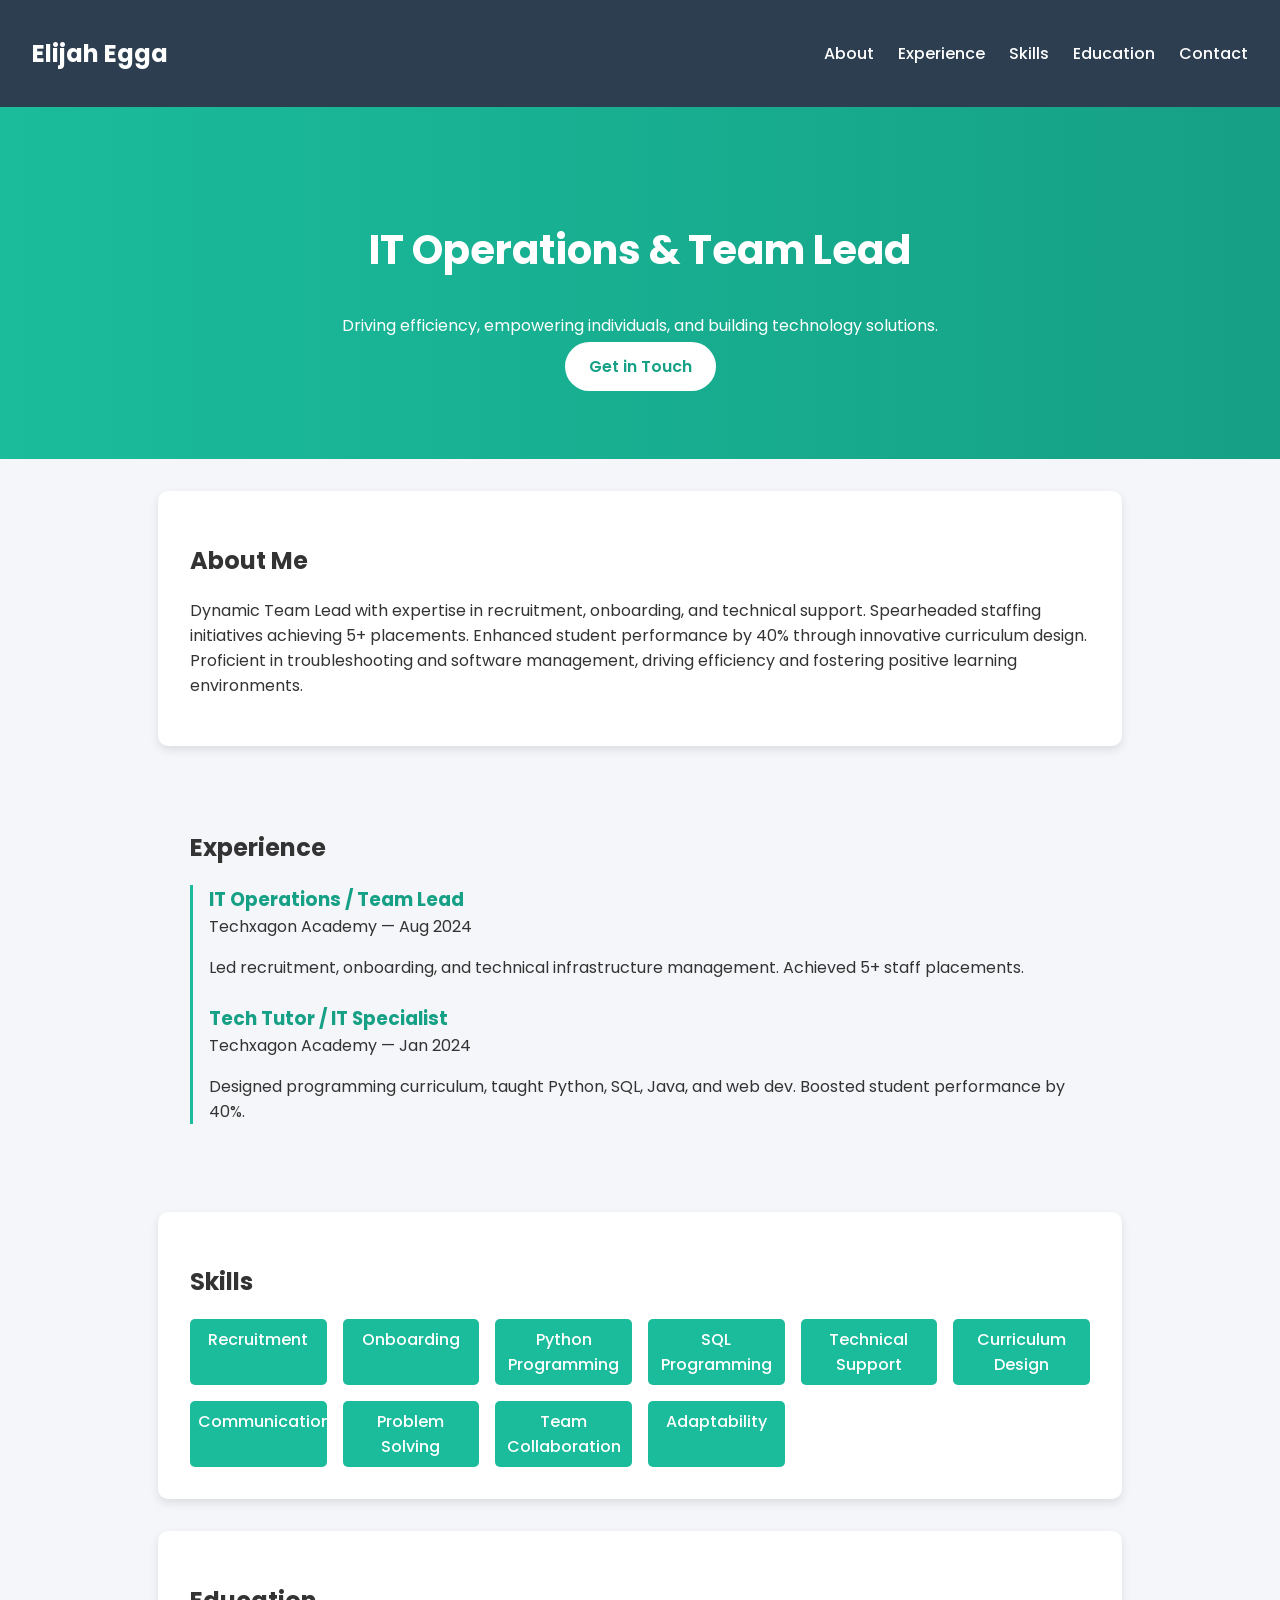
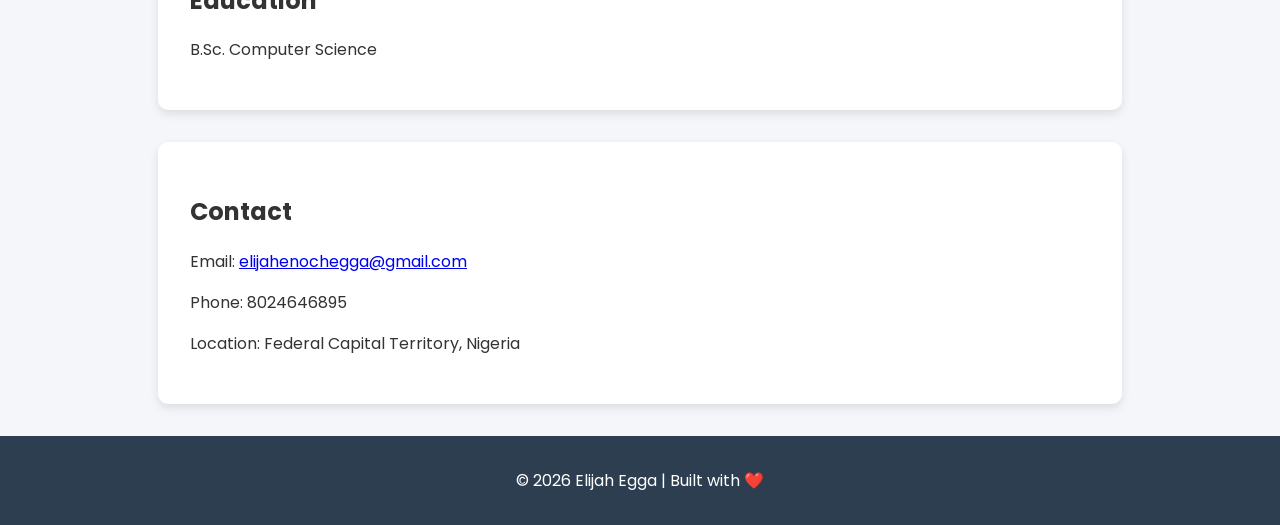
==== index.html @ 40a412e8 "Add files via upload" ====
<!DOCTYPE html>
<html lang="en">
<head>
  <meta charset="UTF-8">
  <meta name="viewport" content="width=device-width, initial-scale=1.0">
  <title>Elijah Egga | IT Operations Portfolio</title>
  <link rel="stylesheet" href="style.css">
  <!-- Google Fonts -->
  <link href="https://fonts.googleapis.com/css2?family=Poppins:wght@300;500;700&display=swap" rel="stylesheet">
</head>
<body>
  <!-- Navigation -->
  <nav>
    <h1>Elijah Egga</h1>
    <ul>
      <li><a href="#profile">About</a></li>
      <li><a href="#experience">Experience</a></li>
      <li><a href="#skills">Skills</a></li>
      <li><a href="#education">Education</a></li>
      <li><a href="#contact">Contact</a></li>
    </ul>
  </nav>

  <!-- Hero Section -->
  <header class="hero">
    <div class="hero-text">
      <h2>IT Operations & Team Lead</h2>
      <p>Driving efficiency, empowering individuals, and building technology solutions.</p>
      <a href="#contact" class="btn">Get in Touch</a>
    </div>
  </header>

  <!-- Profile -->
  <section id="profile" class="card">
    <h2>About Me</h2>
    <p>
      Dynamic Team Lead with expertise in recruitment, onboarding, and technical support. 
      Spearheaded staffing initiatives achieving 5+ placements. Enhanced student performance 
      by 40% through innovative curriculum design. Proficient in troubleshooting and software 
      management, driving efficiency and fostering positive learning environments.
    </p>
  </section>

  <!-- Experience -->
  <section id="experience">
    <h2>Experience</h2>
    <div class="timeline">
      <div class="timeline-item">
        <h3>IT Operations / Team Lead</h3>
        <span>Techxagon Academy — Aug 2024</span>
        <p>Led recruitment, onboarding, and technical infrastructure management. Achieved 5+ staff placements.</p>
      </div>
      <div class="timeline-item">
        <h3>Tech Tutor / IT Specialist</h3>
        <span>Techxagon Academy — Jan 2024</span>
        <p>Designed programming curriculum, taught Python, SQL, Java, and web dev. Boosted student performance by 40%.</p>
      </div>
      <!-- Add other jobs here -->
    </div>
  </section>

  <!-- Skills -->
  <section id="skills" class="card">
    <h2>Skills</h2>
    <div class="skills-grid">
      <span>Recruitment</span>
      <span>Onboarding</span>
      <span>Python Programming</span>
      <span>SQL Programming</span>
      <span>Technical Support</span>
      <span>Curriculum Design</span>
      <span>Communication</span>
      <span>Problem Solving</span>
      <span>Team Collaboration</span>
      <span>Adaptability</span>
    </div>
  </section>

  <!-- Education -->
  <section id="education" class="card">
    <h2>Education</h2>
    <p>B.Sc. Computer Science</p>
  </section>

  <!-- Contact -->
  <section id="contact" class="card">
    <h2>Contact</h2>
    <p>Email: <a href="mailto:elijahenochegga@gmail.com">elijahenochegga@gmail.com</a></p>
    <p>Phone: 8024646895</p>
    <p>Location: Federal Capital Territory, Nigeria</p>
  </section>

  <!-- Footer -->
  <footer>
    <p>© 2026 Elijah Egga | Built with ❤️</p>
  </footer>
</body>
</html>
---- style.css ----
/* Global */
body {
  font-family: 'Poppins', sans-serif;
  margin: 0;
  background: #f4f6f9;
  color: #333;
}

/* Navigation */
nav {
  display: flex;
  justify-content: space-between;
  align-items: center;
  background: #2c3e50;
  padding: 1rem 2rem;
  color: #fff;
}
nav ul {
  list-style: none;
  display: flex;
  gap: 1.5rem;
}
nav a {
  color: #fff;
  text-decoration: none;
  font-weight: 500;
}
nav a:hover {
  color: #1abc9c;
}

/* Hero */
.hero {
  background: linear-gradient(to right, #1abc9c, #16a085);
  color: #fff;
  text-align: center;
  padding: 5rem 2rem;
}
.hero h2 {
  font-size: 2.5rem;
}
.hero .btn {
  background: #fff;
  color: #16a085;
  padding: 0.8rem 1.5rem;
  border-radius: 25px;
  text-decoration: none;
  font-weight: 600;
  transition: 0.3s;
}
.hero .btn:hover {
  background: #2c3e50;
  color: #fff;
}

/* Sections */
section {
  max-width: 900px;
  margin: 2rem auto;
  padding: 2rem;
}
.card {
  background: #fff;
  border-radius: 10px;
  box-shadow: 0 4px 10px rgba(0,0,0,0.1);
}

/* Timeline */
.timeline {
  border-left: 3px solid #1abc9c;
  padding-left: 1rem;
}
.timeline-item {
  margin-bottom: 1.5rem;
}
.timeline-item h3 {
  margin: 0;
  color: #16a085;
}

/* Skills Grid */
.skills-grid {
  display: grid;
  grid-template-columns: repeat(auto-fit, minmax(120px, 1fr));
  gap: 1rem;
}
.skills-grid span {
  background: #1abc9c;
  color: #fff;
  padding: 0.5rem;
  border-radius: 5px;
  text-align: center;
  font-weight: 500;
}

/* Footer */
footer {
  text-align: center;
  padding: 1rem;
  background: #2c3e50;
  color: #fff;
}
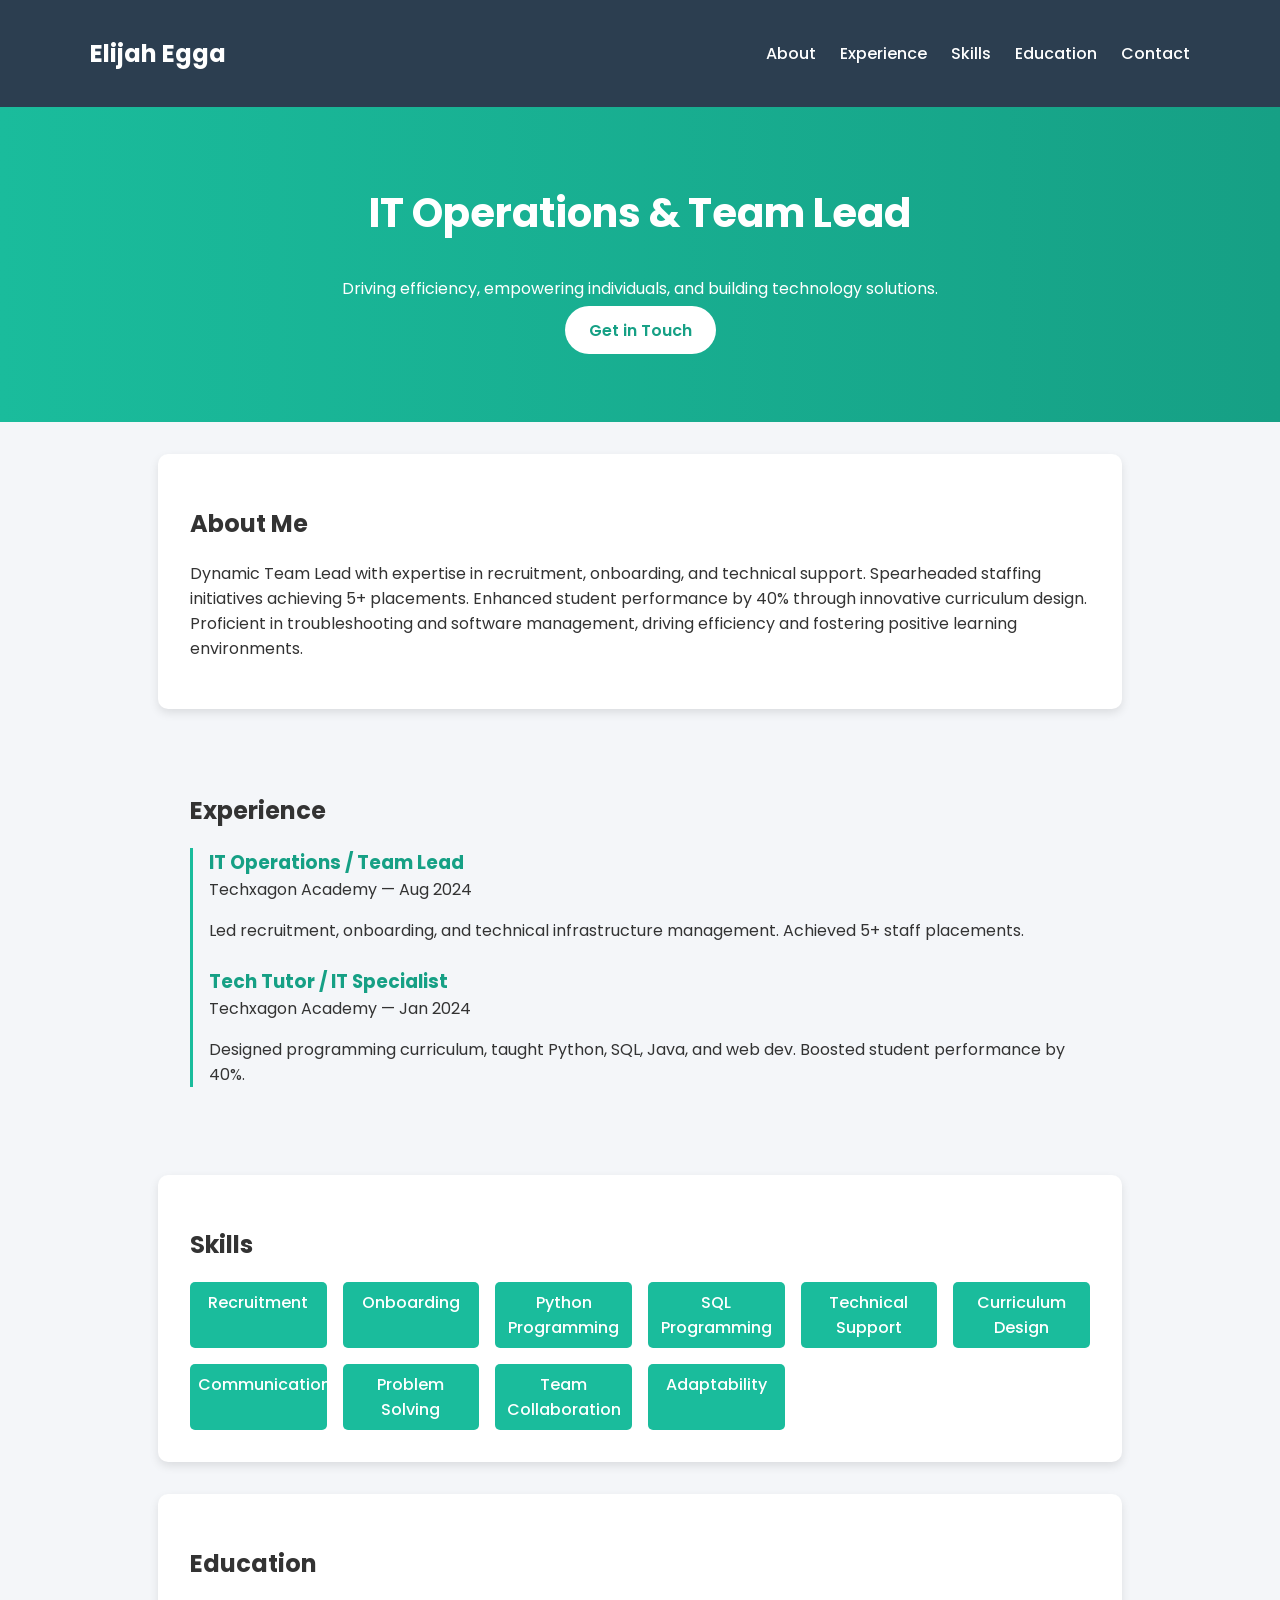
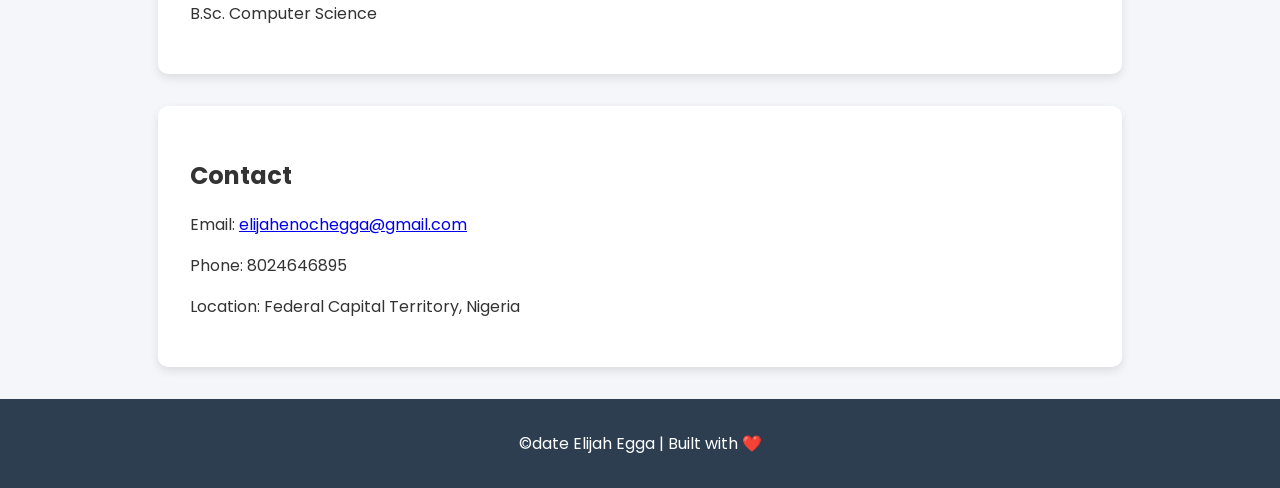
==== commit 52b6d8bd: "Refactor index.html for better structure and styling Updated the HTML structure and added a navigati" ====
--- a/index.html
+++ b/index.html
@@ -11,14 +11,16 @@
 <body>
   <!-- Navigation -->
   <nav>
-    <h1>Elijah Egga</h1>
-    <ul>
-      <li><a href="#profile">About</a></li>
-      <li><a href="#experience">Experience</a></li>
-      <li><a href="#skills">Skills</a></li>
-      <li><a href="#education">Education</a></li>
-      <li><a href="#contact">Contact</a></li>
-    </ul>
+    <div class="nav-container">
+      <h1 class="logo">Elijah Egga</h1>
+      <ul>
+        <li><a href="#profile">About</a></li>
+        <li><a href="#experience">Experience</a></li>
+        <li><a href="#skills">Skills</a></li>
+        <li><a href="#education">Education</a></li>
+        <li><a href="#contact">Contact</a></li>
+      </ul>
+    </div>
   </nav>
 
   <!-- Hero Section -->
@@ -92,7 +94,7 @@
 
   <!-- Footer -->
   <footer>
-    <p>© 2026 Elijah Egga | Built with ❤️</p>
+    <p>©date Elijah Egga | Built with ❤️</p>
   </footer>
 </body>
-</html>+</html>
--- a/style.css
+++ b/style.css
@@ -1,34 +1,56 @@
 /* Global */
+html {
+  scroll-behavior: smooth; /* enables smooth scrolling when clicking nav links */
+  scroll-padding-top: 80px;      /* offset equal to nav height */
+}
+
 body {
   font-family: 'Poppins', sans-serif;
   margin: 0;
   background: #f4f6f9;
   color: #333;
+  padding-top: 70px; /* prevents nav bar overlap with content */
 }
 
 /* Navigation */
 nav {
+  position: fixed;       /* keeps nav bar always visible */
+  top: 0;
+  left: 0;
+  width: 100%;           /* full width background */
+  background: #2c3e50;
+  padding: 1rem 0;       /* vertical padding only */
+  color: #fff;
+  z-index: 1000;
+}
+
+/* Inner container for nav content */
+nav .nav-container {
+  max-width: 1100px;     /* keeps content centered */
+  margin: 0 auto;        /* centers horizontally */
   display: flex;
   justify-content: space-between;
   align-items: center;
-  background: #2c3e50;
-  padding: 1rem 2rem;
-  color: #fff;
+  padding: 0 2rem;       /* horizontal spacing so links don’t touch edges */
 }
+
 nav ul {
   list-style: none;
   display: flex;
   gap: 1.5rem;
+  margin: 0;
+  padding: 0;
 }
+
 nav a {
   color: #fff;
   text-decoration: none;
   font-weight: 500;
 }
+
 nav a:hover {
   color: #1abc9c;
 }
-
 /* Hero */
 .hero {
   background: linear-gradient(to right, #1abc9c, #16a085);
@@ -36,9 +58,11 @@
   text-align: center;
   padding: 5rem 2rem;
 }
+
 .hero h2 {
   font-size: 2.5rem;
 }
+
 .hero .btn {
   background: #fff;
   color: #16a085;
@@ -48,6 +72,7 @@
   font-weight: 600;
   transition: 0.3s;
 }
+
 .hero .btn:hover {
   background: #2c3e50;
   color: #fff;
@@ -59,6 +84,7 @@
   margin: 2rem auto;
   padding: 2rem;
 }
+
 .card {
   background: #fff;
   border-radius: 10px;
@@ -70,9 +96,11 @@
   border-left: 3px solid #1abc9c;
   padding-left: 1rem;
 }
+
 .timeline-item {
   margin-bottom: 1.5rem;
 }
+
 .timeline-item h3 {
   margin: 0;
   color: #16a085;
@@ -84,6 +112,7 @@
   grid-template-columns: repeat(auto-fit, minmax(120px, 1fr));
   gap: 1rem;
 }
+
 .skills-grid span {
   background: #1abc9c;
   color: #fff;
@@ -99,4 +128,6 @@
   padding: 1rem;
   background: #2c3e50;
   color: #fff;
-}+}
+
+
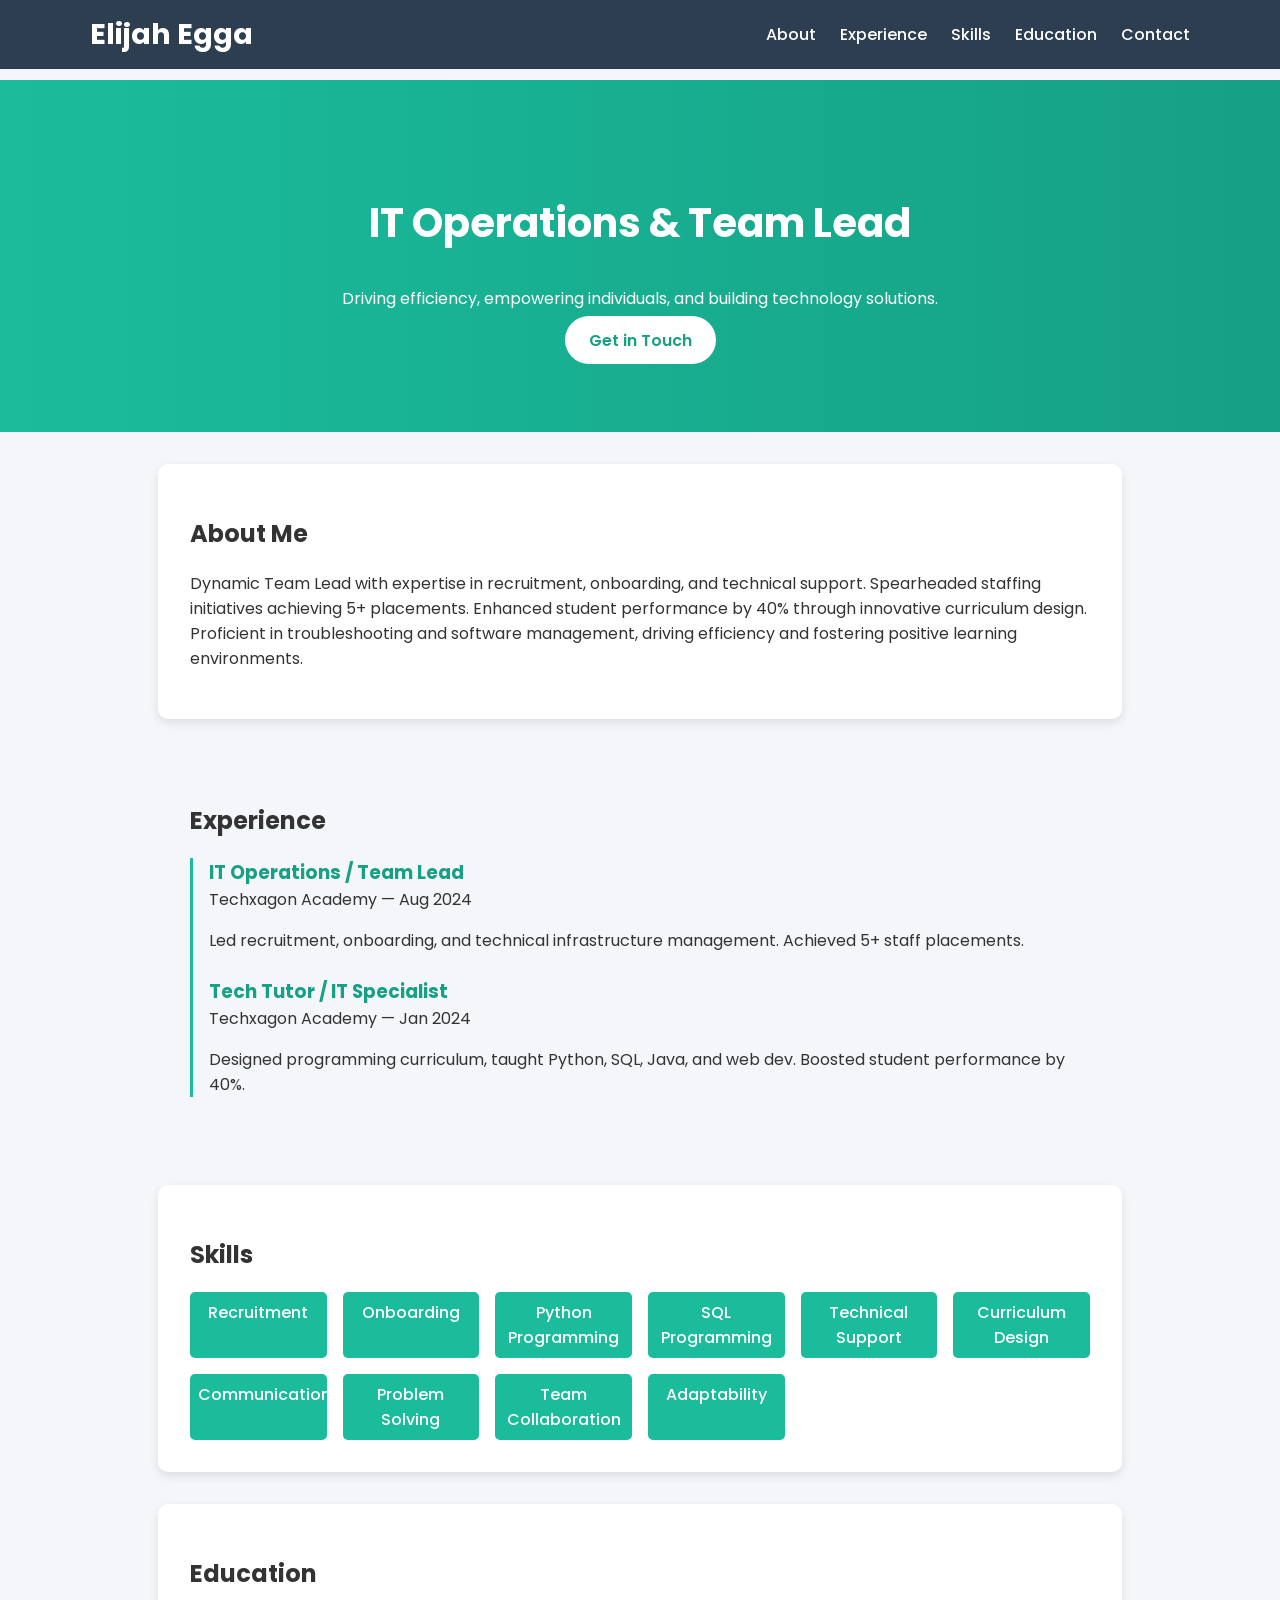
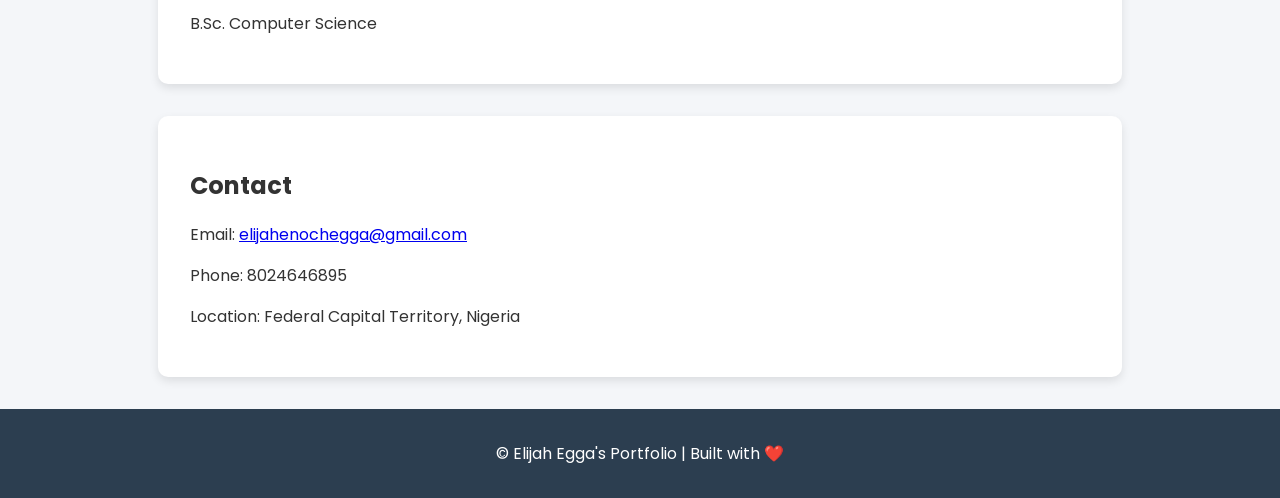
==== commit e67eadfc: "Fix HTML formatting and update footer copyright" ====
--- a/index.html
+++ b/index.html
@@ -94,7 +94,8 @@
 
   <!-- Footer -->
   <footer>
-    <p>©date Elijah Egga | Built with ❤️</p>
+    <p>&copy; <span id="year"></span> Elijah Egga's Portfolio | Built with ❤️</p>
   </footer>
 </body>
 </html>
+
--- a/style.css
+++ b/style.css
@@ -1,7 +1,7 @@
 /* Global */
 html {
-  scroll-behavior: smooth; /* enables smooth scrolling when clicking nav links */
-  scroll-padding-top: 80px;      /* offset equal to nav height */
+  scroll-behavior: smooth;       /* smooth scrolling */
+  scroll-padding-top: 80px;      /* offset for fixed nav */
 }
 
 body {
@@ -9,29 +9,34 @@
   margin: 0;
   background: #f4f6f9;
   color: #333;
-  padding-top: 70px; /* prevents nav bar overlap with content */
+  padding-top: 80px; /* prevents nav overlap */
 }
 
 /* Navigation */
 nav {
-  position: fixed;       /* keeps nav bar always visible */
+  position: fixed;
   top: 0;
   left: 0;
-  width: 100%;           /* full width background */
+  width: 100%;
   background: #2c3e50;
-  padding: 1rem 0;       /* vertical padding only */
+  padding: 0.8rem 0;
   color: #fff;
   z-index: 1000;
 }
 
-/* Inner container for nav content */
 nav .nav-container {
-  max-width: 1100px;     /* keeps content centered */
-  margin: 0 auto;        /* centers horizontally */
+  max-width: 1100px;
+  margin: 0 auto;
   display: flex;
-  justify-content: space-between;
+  justify-content: space-between; /* logo left, menu right */
   align-items: center;
-  padding: 0 2rem;       /* horizontal spacing so links don’t touch edges */
+  padding: 0 2rem;
+}
+
+nav .logo {
+  font-size: 1.8rem;   /* largest font for name */
+  font-weight: 700;
+  margin: 0;
 }
 
 nav ul {
@@ -42,15 +47,17 @@
   padding: 0;
 }
 
-nav a {
+nav ul li a {
+  font-size: 1rem;     /* smaller than logo */
   color: #fff;
   text-decoration: none;
   font-weight: 500;
 }
 
-nav a:hover {
+nav ul li a:hover {
   color: #1abc9c;
 }
+
 /* Hero */
 .hero {
   background: linear-gradient(to right, #1abc9c, #16a085);
@@ -129,5 +136,3 @@
   background: #2c3e50;
   color: #fff;
 }
-
-
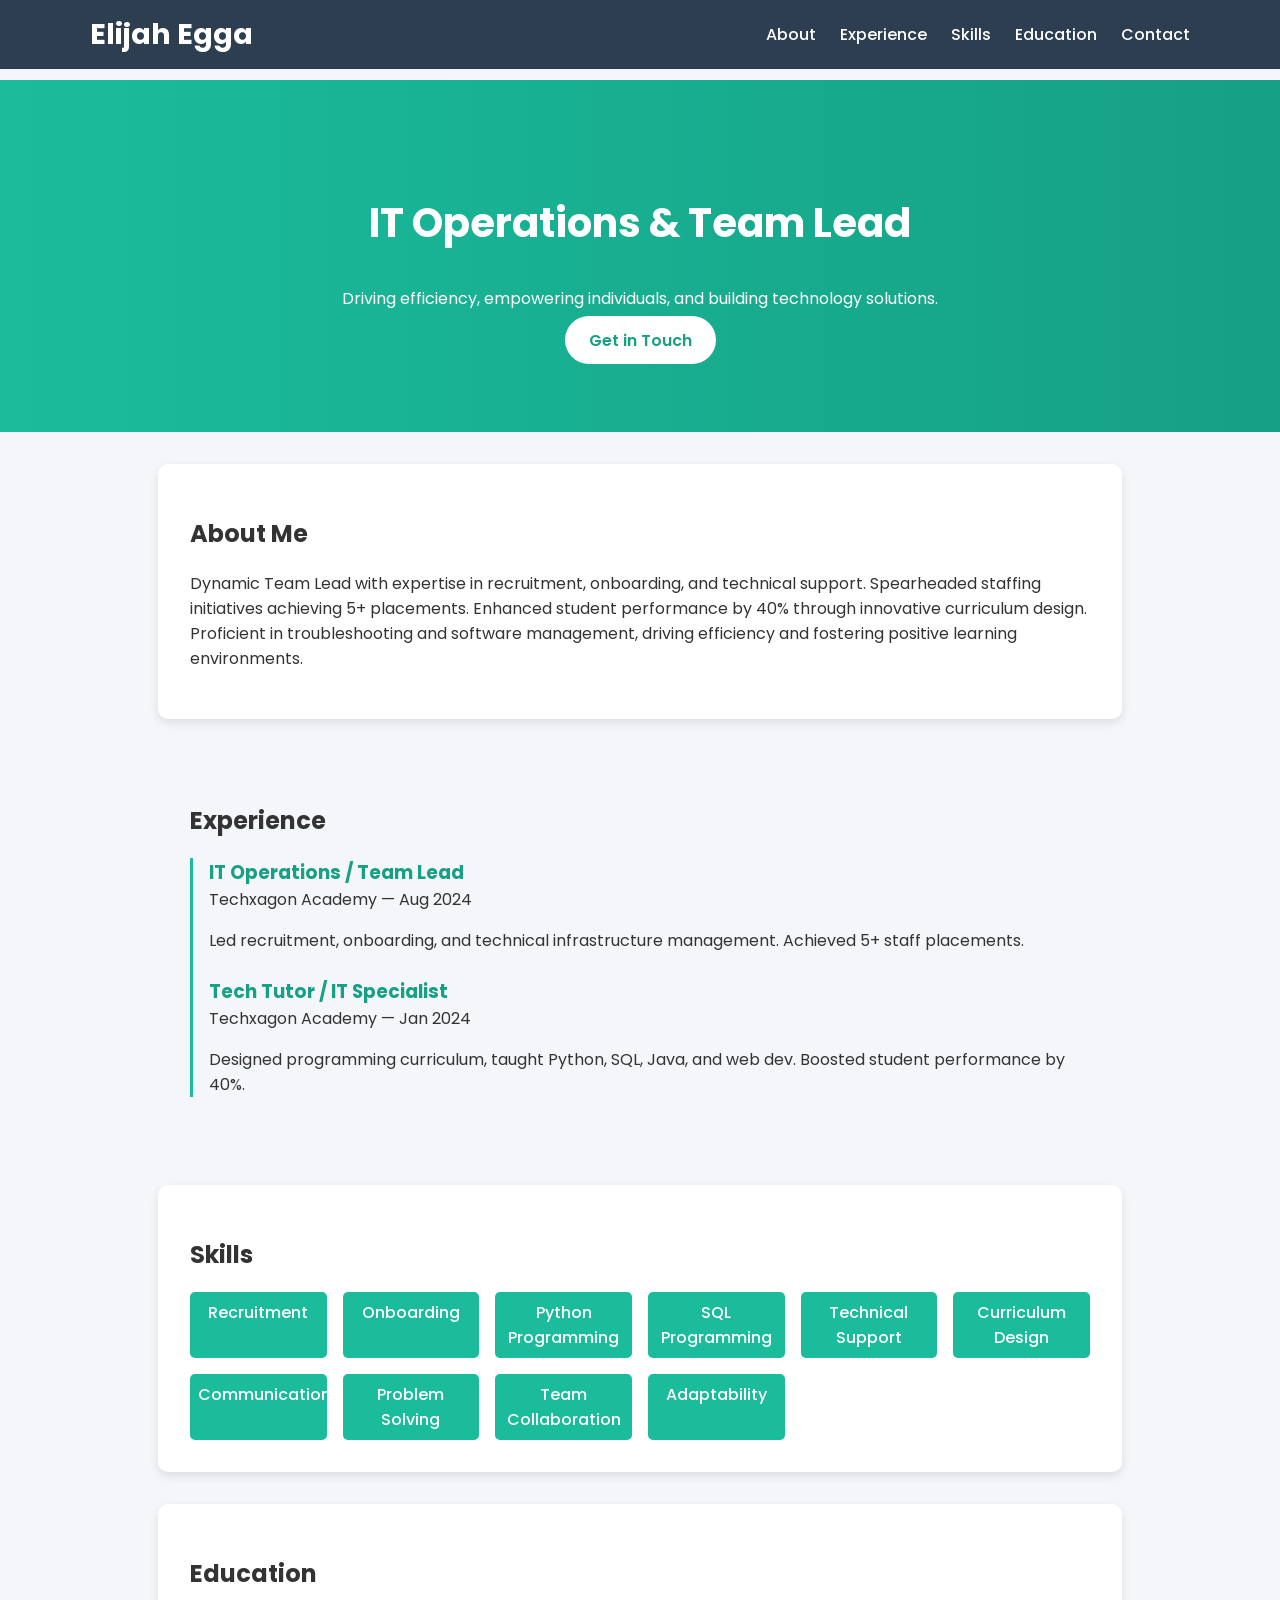
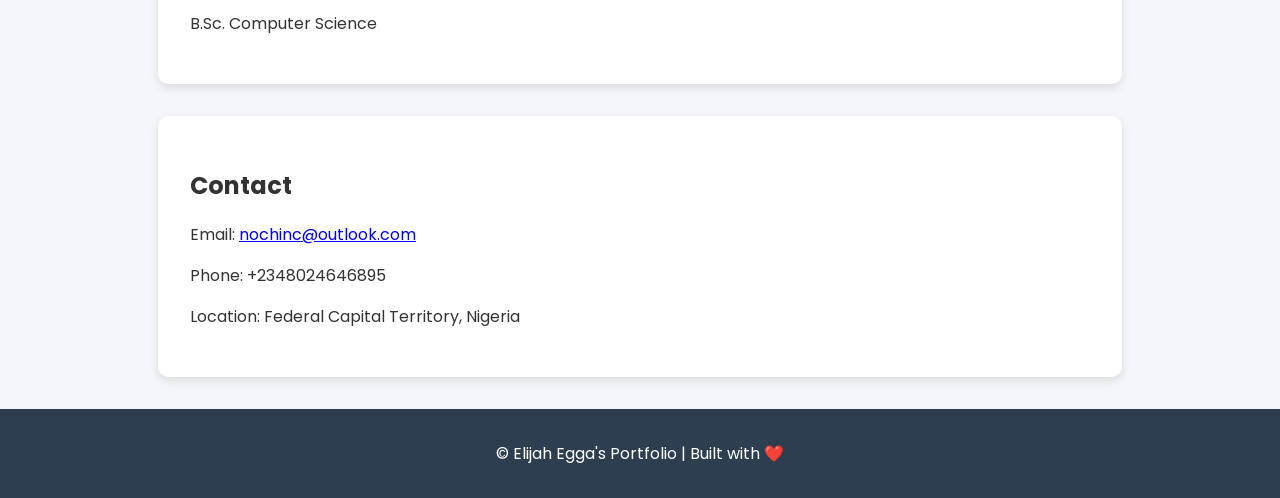
==== commit 9469f131: "Change contact email and phone number Updated contact information in the portfolio." ====
--- a/index.html
+++ b/index.html
@@ -87,8 +87,8 @@
   <!-- Contact -->
   <section id="contact" class="card">
     <h2>Contact</h2>
-    <p>Email: <a href="mailto:elijahenochegga@gmail.com">elijahenochegga@gmail.com</a></p>
-    <p>Phone: 8024646895</p>
+    <p>Email: <a href="mailto:nochinc@outlook.com">nochinc@outlook.com</a></p>
+    <p>Phone: +2348024646895</p>
     <p>Location: Federal Capital Territory, Nigeria</p>
   </section>
 
@@ -99,3 +99,4 @@
 </body>
 </html>
 
+
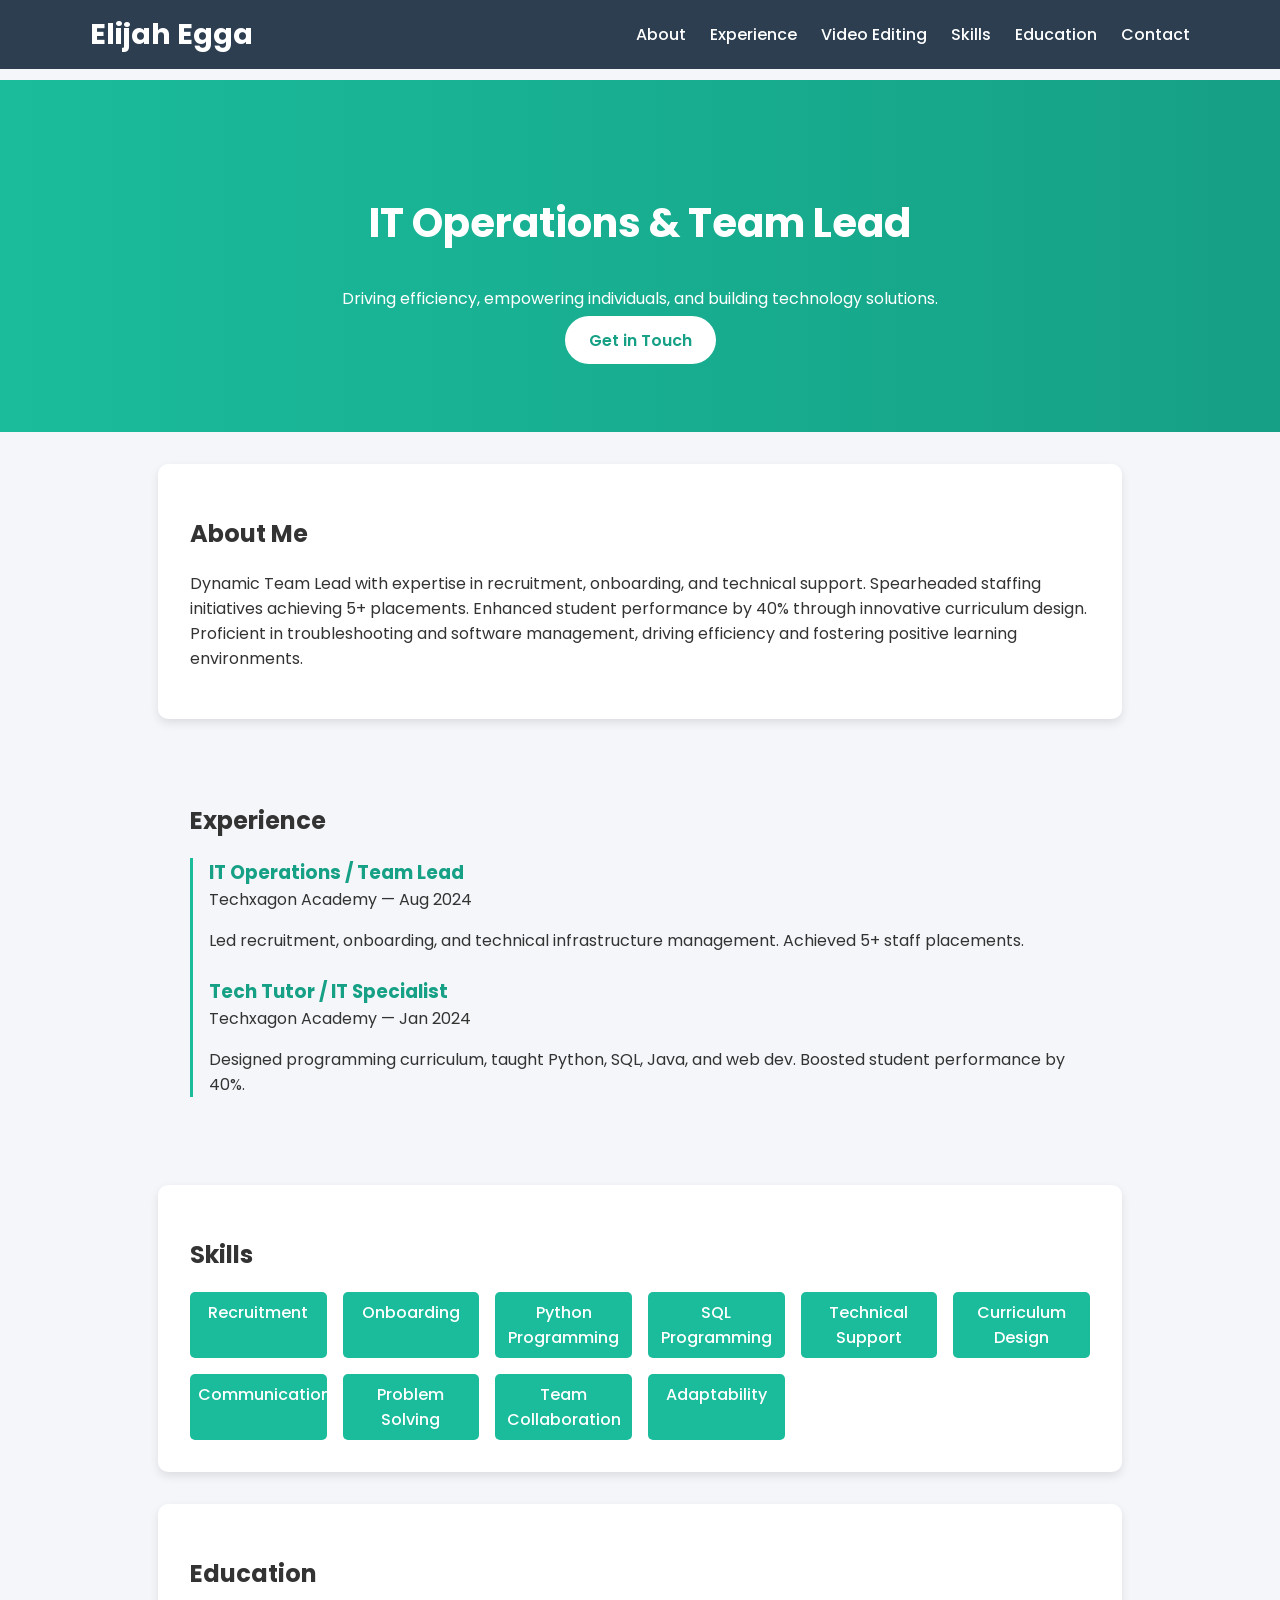
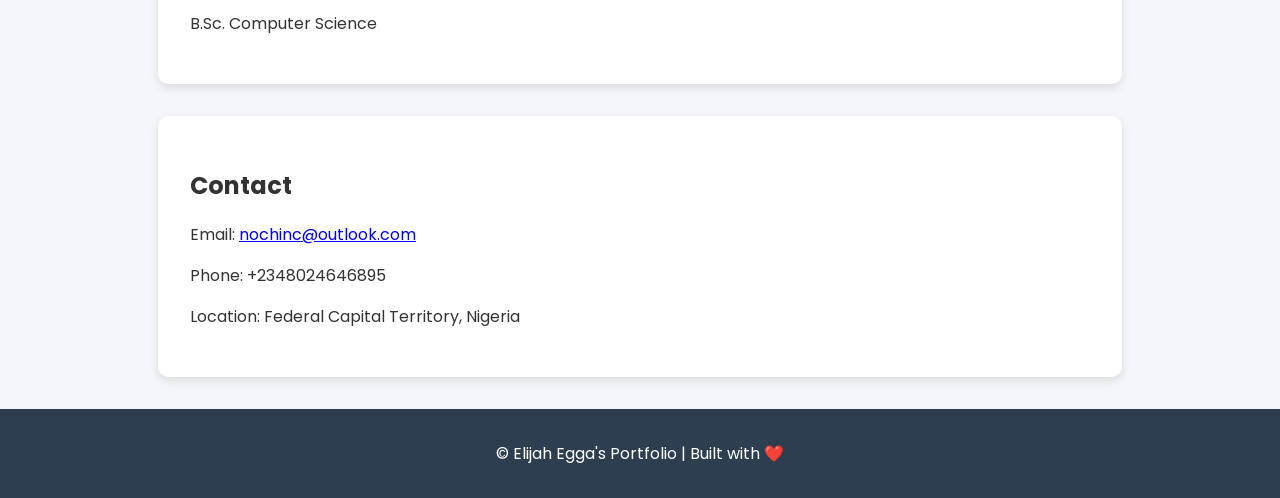
==== commit 54f4314f: "Modify navigation bar to include video editing link Updated navigation links and added a new link fo" ====
--- a/index.html
+++ b/index.html
@@ -7,8 +7,10 @@
   <link rel="stylesheet" href="style.css">
   <!-- Google Fonts -->
   <link href="https://fonts.googleapis.com/css2?family=Poppins:wght@300;500;700&display=swap" rel="stylesheet">
+  <script> document.getElementById("").textContent = new Date().getFullYear(); </script>
 </head>
 <body>
+  <script> document.getElementById("").textContent = new Date().getFullYear(); </script>
   <!-- Navigation -->
   <nav>
     <div class="nav-container">
@@ -16,6 +18,7 @@
       <ul>
         <li><a href="#profile">About</a></li>
         <li><a href="#experience">Experience</a></li>
+        <li><a href="egga_videos/index.html">Video Editing</a></li>
         <li><a href="#skills">Skills</a></li>
         <li><a href="#education">Education</a></li>
         <li><a href="#contact">Contact</a></li>
@@ -94,9 +97,12 @@
 
   <!-- Footer -->
   <footer>
-    <p>&copy; <span id="year"></span> Elijah Egga's Portfolio | Built with ❤️</p>
+    <p> &copy; <span id="year"></span> Elijah Egga's Portfolio | Built with ❤️</p>
   </footer>
 </body>
 </html>
 
 
+
+
+
